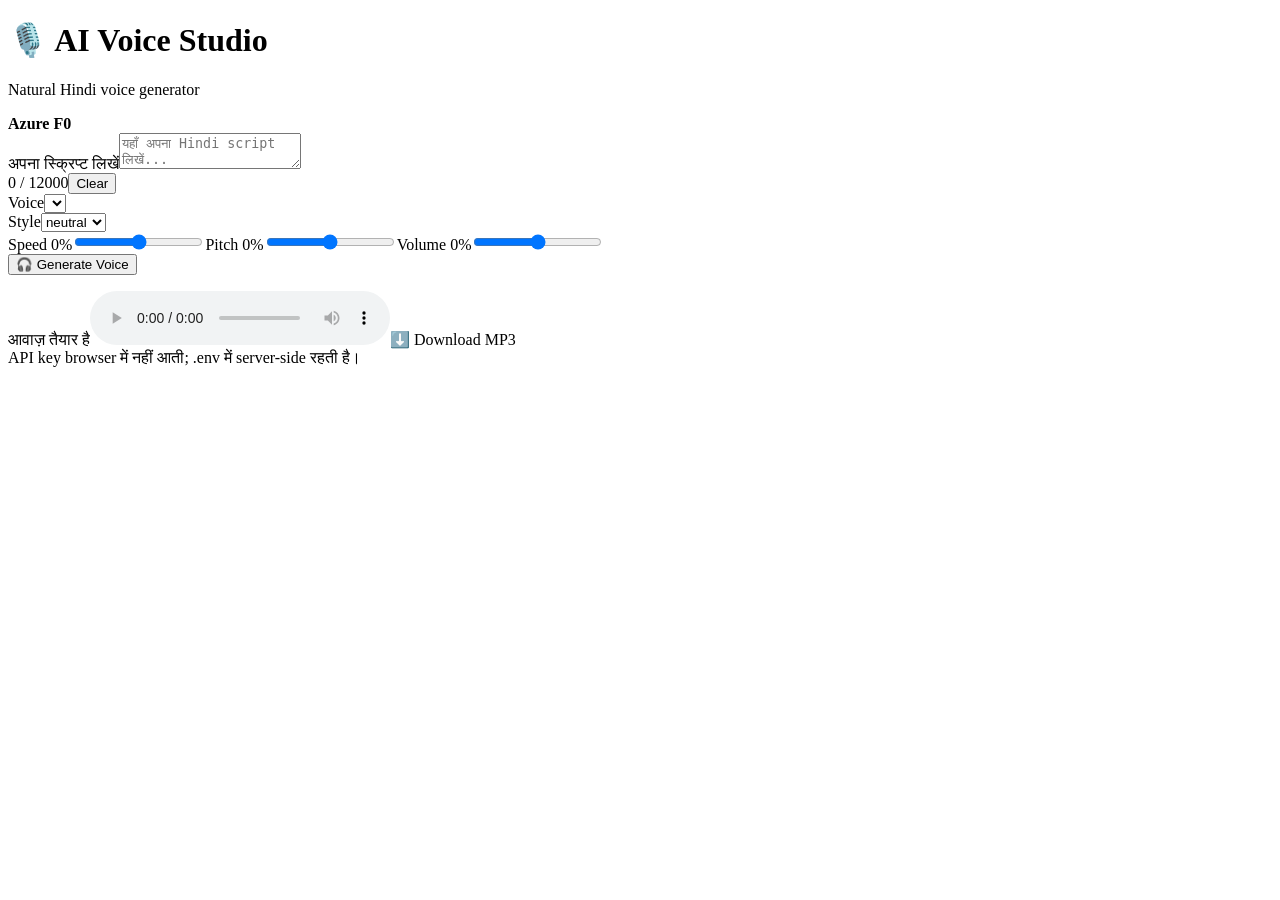
==== index.html @ a80f2f12 "Add files via upload" ====
<!doctype html><html lang="hi"><head><meta charset="utf-8"><meta name="viewport" content="width=device-width,initial-scale=1"><title>AI Voice Studio</title><link rel="stylesheet" href="/static/style.css"></head><body><div class="app"><header><div><h1>🎙️ AI Voice Studio</h1><p>Natural Hindi voice generator</p></div><b>Azure F0</b></header><section class="card"><label>अपना स्क्रिप्ट लिखें</label><textarea id="text" maxlength="12000" placeholder="यहाँ अपना Hindi script लिखें..."></textarea><div class="between"><span id="count">0 / 12000</span><button id="clear">Clear</button></div></section><section class="card grid"><div><label>Voice</label><select id="voice"></select></div><div><label>Style</label><select id="style"><option>neutral</option><option>serious</option><option>excited</option><option>happy</option><option>sad</option><option>soft</option></select></div></section><section class="card"><label>Speed <span id="rv">0%</span></label><input id="rate" type="range" min="-30" max="30" value="0"><label>Pitch <span id="pv">0%</span></label><input id="pitch" type="range" min="-20" max="20" value="0"><label>Volume <span id="vv">0%</span></label><input id="volume" type="range" min="-20" max="20" value="0"></section><button id="generate">🎧 Generate Voice</button><p id="status"></p><section id="out" class="card hidden"><label>आवाज़ तैयार है</label><audio id="audio" controls></audio><a id="download" download="ai-voice.mp3">⬇️ Download MP3</a></section><footer>API key browser में नहीं आती; .env में server-side रहती है।</footer></div><script src="/static/app.js"></script></body></html>
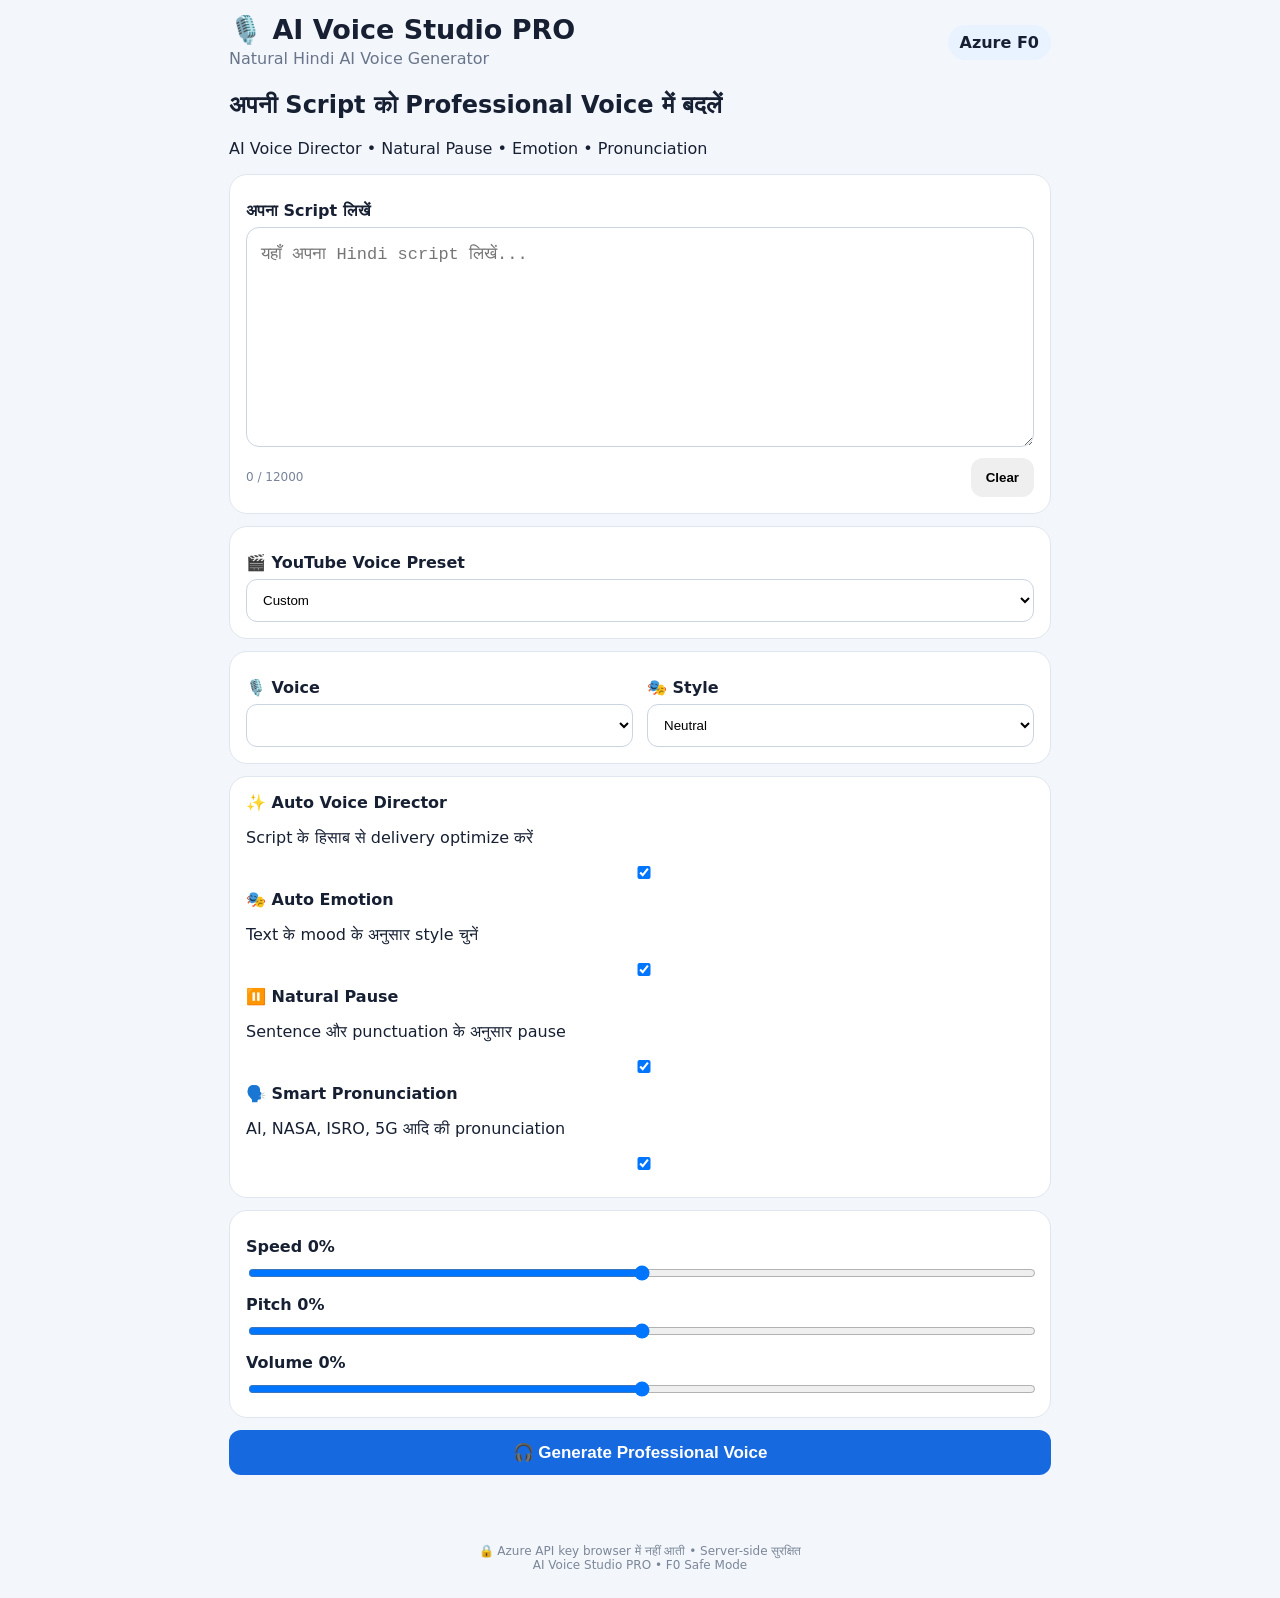
==== commit 8a7116d1: "Update index.html" ====
--- a/index.html
+++ b/index.html
@@ -1 +1,215 @@
-<!doctype html><html lang="hi"><head><meta charset="utf-8"><meta name="viewport" content="width=device-width,initial-scale=1"><title>AI Voice Studio</title><link rel="stylesheet" href="/static/style.css"></head><body><div class="app"><header><div><h1>🎙️ AI Voice Studio</h1><p>Natural Hindi voice generator</p></div><b>Azure F0</b></header><section class="card"><label>अपना स्क्रिप्ट लिखें</label><textarea id="text" maxlength="12000" placeholder="यहाँ अपना Hindi script लिखें..."></textarea><div class="between"><span id="count">0 / 12000</span><button id="clear">Clear</button></div></section><section class="card grid"><div><label>Voice</label><select id="voice"></select></div><div><label>Style</label><select id="style"><option>neutral</option><option>serious</option><option>excited</option><option>happy</option><option>sad</option><option>soft</option></select></div></section><section class="card"><label>Speed <span id="rv">0%</span></label><input id="rate" type="range" min="-30" max="30" value="0"><label>Pitch <span id="pv">0%</span></label><input id="pitch" type="range" min="-20" max="20" value="0"><label>Volume <span id="vv">0%</span></label><input id="volume" type="range" min="-20" max="20" value="0"></section><button id="generate">🎧 Generate Voice</button><p id="status"></p><section id="out" class="card hidden"><label>आवाज़ तैयार है</label><audio id="audio" controls></audio><a id="download" download="ai-voice.mp3">⬇️ Download MP3</a></section><footer>API key browser में नहीं आती; .env में server-side रहती है।</footer></div><script src="/static/app.js"></script></body></html>+<!doctype html>
+<html lang="hi">
+<head>
+<meta charset="utf-8">
+<meta name="viewport" content="width=device-width,initial-scale=1">
+<title>AI Voice Studio PRO</title>
+<link rel="stylesheet" href="/static/style.css">
+</head>
+
+<body>
+
+<div class="app">
+
+<header>
+  <div>
+    <h1>🎙️ AI Voice Studio PRO</h1>
+    <p>Natural Hindi AI Voice Generator</p>
+  </div>
+  <b>Azure F0</b>
+</header>
+
+<section class="hero">
+  <h2>अपनी Script को Professional Voice में बदलें</h2>
+  <p>AI Voice Director • Natural Pause • Emotion • Pronunciation</p>
+</section>
+
+<section class="card">
+
+<label>अपना Script लिखें</label>
+
+<textarea
+ id="text"
+ maxlength="12000"
+ placeholder="यहाँ अपना Hindi script लिखें..."
+></textarea>
+
+<div class="between">
+  <span id="count">0 / 12000</span>
+  <button id="clear" class="small">Clear</button>
+</div>
+
+</section>
+
+
+<section class="card">
+
+<label>🎬 YouTube Voice Preset</label>
+
+<select id="preset">
+
+<option value="custom">Custom</option>
+<option value="viral_fact">🔥 Viral Fact</option>
+<option value="news">📰 News</option>
+<option value="mystery">😱 Mystery</option>
+<option value="story">📖 Storytelling</option>
+<option value="education">🎓 Education</option>
+<option value="emotional">❤️ Emotional</option>
+<option value="motivation">💪 Motivation</option>
+<option value="funny">😂 Funny</option>
+
+</select>
+
+</section>
+
+
+<section class="card grid">
+
+<div>
+<label>🎙️ Voice</label>
+<select id="voice"></select>
+</div>
+
+<div>
+<label>🎭 Style</label>
+
+<select id="style">
+
+<option value="neutral">Neutral</option>
+<option value="serious">Serious</option>
+<option value="excited">Excited</option>
+<option value="happy">Happy</option>
+<option value="sad">Sad</option>
+<option value="soft">Soft</option>
+
+</select>
+
+</div>
+
+</section>
+
+
+<section class="card">
+
+<div class="toggleRow">
+
+<div>
+<strong>✨ Auto Voice Director</strong>
+<p>Script के हिसाब से delivery optimize करें</p>
+</div>
+
+<label class="switch">
+<input type="checkbox" id="autoDirector" checked>
+<span></span>
+</label>
+
+</div>
+
+
+<div class="toggleRow">
+
+<div>
+<strong>🎭 Auto Emotion</strong>
+<p>Text के mood के अनुसार style चुनें</p>
+</div>
+
+<label class="switch">
+<input type="checkbox" id="autoEmotion" checked>
+<span></span>
+</label>
+
+</div>
+
+
+<div class="toggleRow">
+
+<div>
+<strong>⏸️ Natural Pause</strong>
+<p>Sentence और punctuation के अनुसार pause</p>
+</div>
+
+<label class="switch">
+<input type="checkbox" id="autoPause" checked>
+<span></span>
+</label>
+
+</div>
+
+
+<div class="toggleRow">
+
+<div>
+<strong>🗣️ Smart Pronunciation</strong>
+<p>AI, NASA, ISRO, 5G आदि की pronunciation</p>
+</div>
+
+<label class="switch">
+<input type="checkbox" id="pronunciation" checked>
+<span></span>
+</label>
+
+</div>
+
+</section>
+
+
+<section class="card">
+
+<label>
+Speed <span id="rv">0%</span>
+</label>
+
+<input id="rate" type="range" min="-30" max="30" value="0">
+
+
+<label>
+Pitch <span id="pv">0%</span>
+</label>
+
+<input id="pitch" type="range" min="-20" max="20" value="0">
+
+
+<label>
+Volume <span id="vv">0%</span>
+</label>
+
+<input id="volume" type="range" min="-20" max="20" value="0">
+
+</section>
+
+
+<button id="generate">
+🎧 Generate Professional Voice
+</button>
+
+<p id="status"></p>
+
+
+<section id="out" class="card hidden">
+
+<label>✅ Professional Voice तैयार है</label>
+
+<audio id="audio" controls></audio>
+
+<a
+ id="download"
+ download="ai-voice-studio-pro.mp3"
+>
+⬇️ Download MP3
+</a>
+
+</section>
+
+
+<footer>
+🔒 Azure API key browser में नहीं आती • Server-side सुरक्षित
+<br>
+AI Voice Studio PRO • F0 Safe Mode
+</footer>
+
+</div>
+
+<script src="/static/app.js"></script>
+
+</body>
+</html>
--- a/static/style.css
+++ b/static/style.css
@@ -0,0 +1 @@
+*{box-sizing:border-box}body{margin:0;background:#f3f6fb;color:#172033;font-family:system-ui}.app{max-width:850px;margin:auto;padding:14px}header{display:flex;justify-content:space-between;align-items:center}h1{margin:0;font-size:27px}header p{margin:3px 0;color:#68758a}header b{background:#e9f2ff;padding:8px 12px;border-radius:20px}.card{background:#fff;border:1px solid #e0e6ef;border-radius:18px;padding:16px;margin:12px 0}label{font-weight:700;display:block;margin:10px 0 7px}textarea{width:100%;min-height:220px;padding:14px;border:1px solid #cbd5e1;border-radius:13px;font-size:17px;line-height:1.55}select{width:100%;padding:12px;border:1px solid #cbd5e1;border-radius:11px;background:white}.grid{display:grid;grid-template-columns:1fr 1fr;gap:14px}.between{display:flex;justify-content:space-between;align-items:center;margin-top:7px;color:#78849a;font-size:12px}button,#download{border:0;border-radius:12px;padding:12px 15px;font-weight:700}#generate{width:100%;background:#1769e0;color:white;font-size:17px}#status{text-align:center;min-height:25px}input{width:100%}audio{width:100%;margin:8px 0}#download{display:block;text-align:center;background:#eef6ff;color:#1264b5;text-decoration:none}.hidden{display:none}footer{text-align:center;color:#7b8798;font-size:12px;padding:12px}@media(max-width:620px){.grid{grid-template-columns:1fr}h1{font-size:23px}}
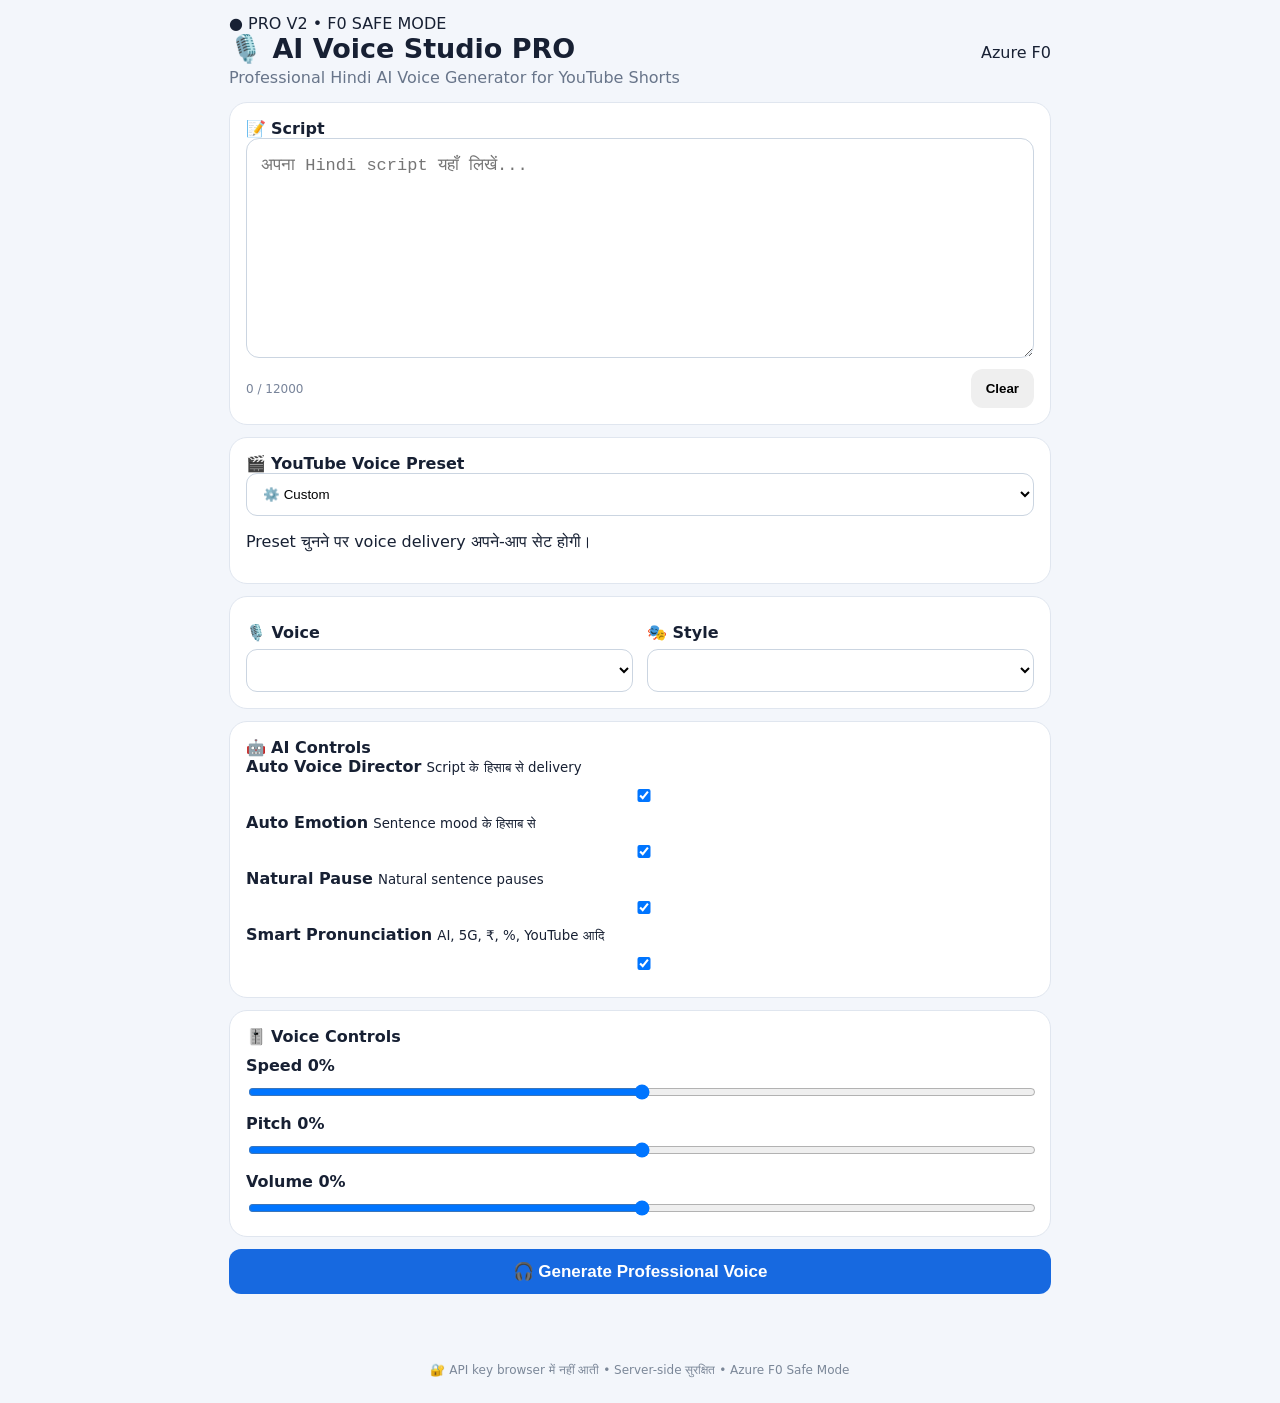
==== commit 8ce4910e: "Update index.html" ====
--- a/index.html
+++ b/index.html
@@ -3,213 +3,184 @@
 <head>
 <meta charset="utf-8">
 <meta name="viewport" content="width=device-width,initial-scale=1">
-<title>AI Voice Studio PRO</title>
+<title>AI Voice Studio PRO V2</title>
 <link rel="stylesheet" href="/static/style.css">
 </head>
 
 <body>
-
 <div class="app">
 
-<header>
+<header class="hero">
   <div>
+    <span class="pro-badge">● PRO V2 • F0 SAFE MODE</span>
     <h1>🎙️ AI Voice Studio PRO</h1>
-    <p>Natural Hindi AI Voice Generator</p>
+    <p>Professional Hindi AI Voice Generator for YouTube Shorts</p>
   </div>
-  <b>Azure F0</b>
+  <div class="safe">Azure F0</div>
 </header>
 
-<section class="hero">
-  <h2>अपनी Script को Professional Voice में बदलें</h2>
-  <p>AI Voice Director • Natural Pause • Emotion • Pronunciation</p>
+<section class="card">
+  <div class="section-title">📝 <b>Script</b></div>
+
+  <textarea
+    id="text"
+    maxlength="12000"
+    placeholder="अपना Hindi script यहाँ लिखें..."
+  ></textarea>
+
+  <div class="between">
+    <span id="count">0 / 12000</span>
+    <button id="clear" class="small">Clear</button>
+  </div>
+</section>
+
+<section class="card">
+  <div class="section-title">
+    🎬 <b>YouTube Voice Preset</b>
+  </div>
+
+  <select id="preset">
+    <option value="custom">⚙️ Custom</option>
+    <option value="viral_fact">🔥 Viral Fact</option>
+    <option value="news">📰 News</option>
+    <option value="mystery">😱 Mystery</option>
+    <option value="story">📖 Storytelling</option>
+    <option value="education">🎓 Education</option>
+    <option value="emotional">❤️ Emotional</option>
+    <option value="motivation">💪 Motivation</option>
+    <option value="funny">😂 Funny</option>
+  </select>
+
+  <p class="hint">
+    Preset चुनने पर voice delivery अपने-आप सेट होगी।
+  </p>
+</section>
+
+<section class="card grid">
+
+  <div>
+    <label>🎙️ Voice</label>
+    <select id="voice"></select>
+  </div>
+
+  <div>
+    <label>🎭 Style</label>
+    <select id="style"></select>
+  </div>
+
 </section>
 
 <section class="card">
 
-<label>अपना Script लिखें</label>
+  <div class="section-title">
+    🤖 <b>AI Controls</b>
+  </div>
 
-<textarea
- id="text"
- maxlength="12000"
- placeholder="यहाँ अपना Hindi script लिखें..."
-></textarea>
+  <div class="toggle-row">
 
-<div class="between">
-  <span id="count">0 / 12000</span>
-  <button id="clear" class="small">Clear</button>
-</div>
+    <div>
+      <span>
+        <b>Auto Voice Director</b>
+        <small>Script के हिसाब से delivery</small>
+      </span>
+
+      <label class="switch">
+        <input id="auto_director" type="checkbox" checked>
+        <i></i>
+      </label>
+    </div>
+
+    <div>
+      <span>
+        <b>Auto Emotion</b>
+        <small>Sentence mood के हिसाब से</small>
+      </span>
+
+      <label class="switch">
+        <input id="auto_emotion" type="checkbox" checked>
+        <i></i>
+      </label>
+    </div>
+
+    <div>
+      <span>
+        <b>Natural Pause</b>
+        <small>Natural sentence pauses</small>
+      </span>
+
+      <label class="switch">
+        <input id="auto_pause" type="checkbox" checked>
+        <i></i>
+      </label>
+    </div>
+
+    <div>
+      <span>
+        <b>Smart Pronunciation</b>
+        <small>AI, 5G, ₹, %, YouTube आदि</small>
+      </span>
+
+      <label class="switch">
+        <input id="pronunciation" type="checkbox" checked>
+        <i></i>
+      </label>
+    </div>
+
+  </div>
+</section>
+
+<section class="card">
+
+  <div class="section-title">
+    🎚️ <b>Voice Controls</b>
+  </div>
+
+  <label>
+    Speed <span id="rv">0%</span>
+  </label>
+  <input id="rate" type="range" min="-30" max="30" value="0">
+
+  <label>
+    Pitch <span id="pv">0%</span>
+  </label>
+  <input id="pitch" type="range" min="-20" max="20" value="0">
+
+  <label>
+    Volume <span id="vv">0%</span>
+  </label>
+  <input id="volume" type="range" min="-20" max="20" value="0">
 
 </section>
 
-
-<section class="card">
-
-<label>🎬 YouTube Voice Preset</label>
-
-<select id="preset">
-
-<option value="custom">Custom</option>
-<option value="viral_fact">🔥 Viral Fact</option>
-<option value="news">📰 News</option>
-<option value="mystery">😱 Mystery</option>
-<option value="story">📖 Storytelling</option>
-<option value="education">🎓 Education</option>
-<option value="emotional">❤️ Emotional</option>
-<option value="motivation">💪 Motivation</option>
-<option value="funny">😂 Funny</option>
-
-</select>
-
-</section>
-
-
-<section class="card grid">
-
-<div>
-<label>🎙️ Voice</label>
-<select id="voice"></select>
-</div>
-
-<div>
-<label>🎭 Style</label>
-
-<select id="style">
-
-<option value="neutral">Neutral</option>
-<option value="serious">Serious</option>
-<option value="excited">Excited</option>
-<option value="happy">Happy</option>
-<option value="sad">Sad</option>
-<option value="soft">Soft</option>
-
-</select>
-
-</div>
-
-</section>
-
-
-<section class="card">
-
-<div class="toggleRow">
-
-<div>
-<strong>✨ Auto Voice Director</strong>
-<p>Script के हिसाब से delivery optimize करें</p>
-</div>
-
-<label class="switch">
-<input type="checkbox" id="autoDirector" checked>
-<span></span>
-</label>
-
-</div>
-
-
-<div class="toggleRow">
-
-<div>
-<strong>🎭 Auto Emotion</strong>
-<p>Text के mood के अनुसार style चुनें</p>
-</div>
-
-<label class="switch">
-<input type="checkbox" id="autoEmotion" checked>
-<span></span>
-</label>
-
-</div>
-
-
-<div class="toggleRow">
-
-<div>
-<strong>⏸️ Natural Pause</strong>
-<p>Sentence और punctuation के अनुसार pause</p>
-</div>
-
-<label class="switch">
-<input type="checkbox" id="autoPause" checked>
-<span></span>
-</label>
-
-</div>
-
-
-<div class="toggleRow">
-
-<div>
-<strong>🗣️ Smart Pronunciation</strong>
-<p>AI, NASA, ISRO, 5G आदि की pronunciation</p>
-</div>
-
-<label class="switch">
-<input type="checkbox" id="pronunciation" checked>
-<span></span>
-</label>
-
-</div>
-
-</section>
-
-
-<section class="card">
-
-<label>
-Speed <span id="rv">0%</span>
-</label>
-
-<input id="rate" type="range" min="-30" max="30" value="0">
-
-
-<label>
-Pitch <span id="pv">0%</span>
-</label>
-
-<input id="pitch" type="range" min="-20" max="20" value="0">
-
-
-<label>
-Volume <span id="vv">0%</span>
-</label>
-
-<input id="volume" type="range" min="-20" max="20" value="0">
-
-</section>
-
-
 <button id="generate">
-🎧 Generate Professional Voice
+  🎧 Generate Professional Voice
 </button>
 
 <p id="status"></p>
 
-
 <section id="out" class="card hidden">
 
-<label>✅ Professional Voice तैयार है</label>
+  <div class="section-title">
+    🎧 <b>Voice Preview</b>
+  </div>
 
-<audio id="audio" controls></audio>
+  <audio id="audio" controls></audio>
 
-<a
- id="download"
- download="ai-voice-studio-pro.mp3"
->
-⬇️ Download MP3
-</a>
+  <a
+    id="download"
+    download="ai-voice-pro-v2.mp3"
+  >
+    ⬇️ Download MP3
+  </a>
 
 </section>
 
-
 <footer>
-🔒 Azure API key browser में नहीं आती • Server-side सुरक्षित
-<br>
-AI Voice Studio PRO • F0 Safe Mode
+  🔐 API key browser में नहीं आती • Server-side सुरक्षित • Azure F0 Safe Mode
 </footer>
 
 </div>
 
 <script src="/static/app.js"></script>
-
 </body>
-</html>
+    </html>
